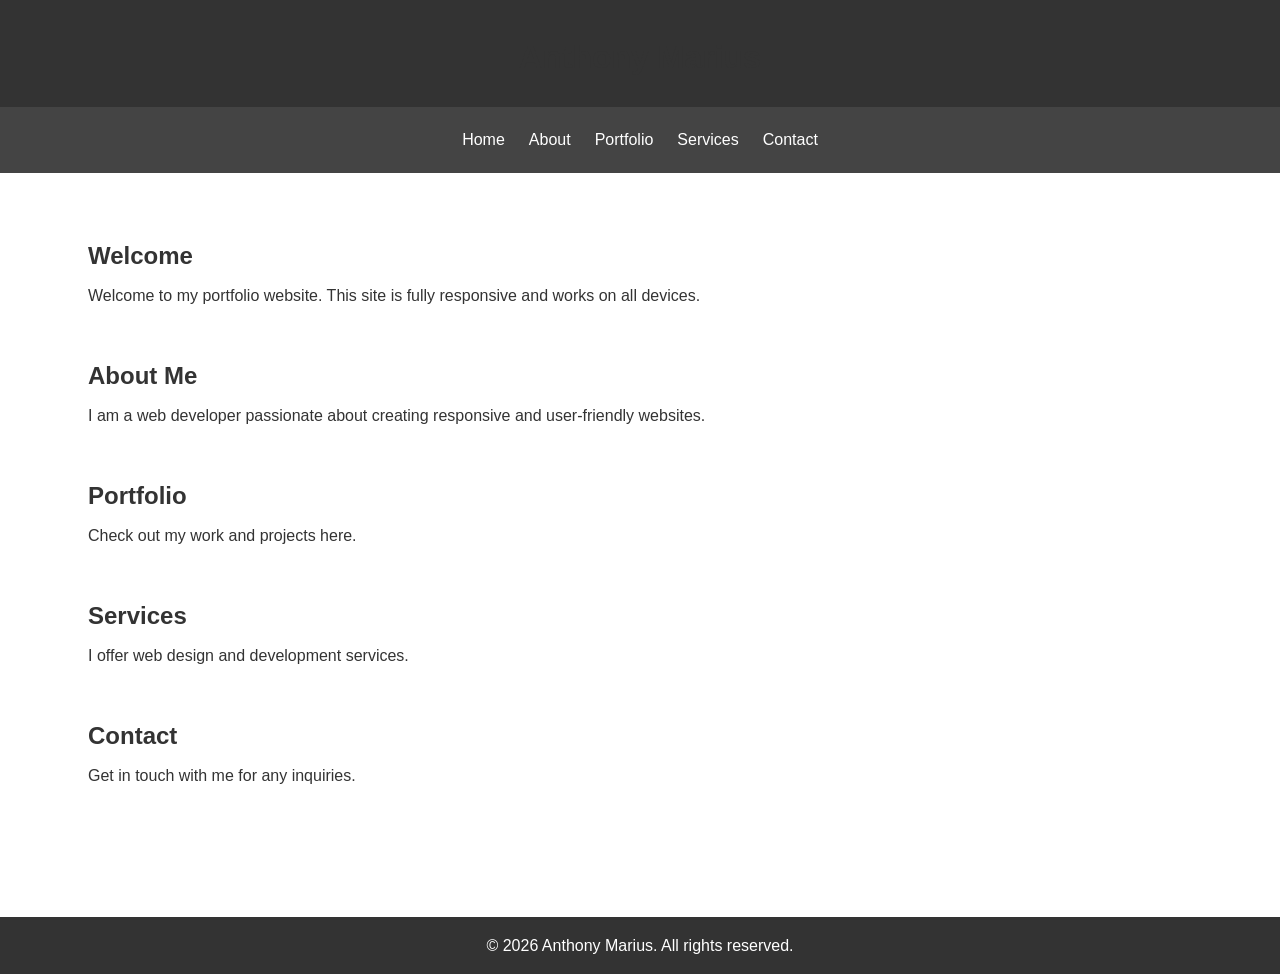
==== index/index.html @ 0f4d0f06 "Initial commit: Add responsive mobile-friendly website" ====
<!DOCTYPE html>
<html lang="en">

<head>
    <meta charset="utf-8">
    <meta http-equiv="X-UA-Compatible" content="IE=edge">
    <meta name="viewport" content="width=device-width, initial-scale=1.0">
    <title>Anthony Marius</title>
    <link rel="stylesheet" href="/css/style.css">
</head> 

<body>
    <header>
        <h1>Anthony Marius</h1>
    </header>

    <nav>
        <ul>
            <li><a href="#home">Home</a></li>
            <li><a href="#about">About</a></li>
            <li><a href="#portfolio">Portfolio</a></li>
            <li><a href="#services">Services</a></li>
            <li><a href="#contact">Contact</a></li>
        </ul>
    </nav>

    <main>
        <section id="home">
            <h2>Welcome</h2>
            <p>Welcome to my portfolio website. This site is fully responsive and works on all devices.</p>
        </section>

        <section id="about">
            <h2>About Me</h2>
            <p>I am a web developer passionate about creating responsive and user-friendly websites.</p>
        </section>

        <section id="portfolio">
            <h2>Portfolio</h2>
            <p>Check out my work and projects here.</p>
        </section>

        <section id="services">
            <h2>Services</h2>
            <p>I offer web design and development services.</p>
        </section>

        <section id="contact">
            <h2>Contact</h2>
            <p>Get in touch with me for any inquiries.</p>
        </section>
    </main>

    <footer>
        <p>&copy; 2026 Anthony Marius. All rights reserved.</p>
    </footer>
</body>
---- css/style.css ----
* {
    margin: 0;
    padding: 0;
    box-sizing: border-box;
}

body {
    font-family: Arial, sans-serif;
    line-height: 1.6;
    color: #333;
}

/* Mobile First Design */
header {
    background-color: #333;
    color: white;
    padding: 1rem;
    text-align: center;
}

nav {
    background-color: #444;
    padding: 0.5rem;
}

nav ul {
    list-style: none;
    display: flex;
    flex-direction: column;
    gap: 0;
}

nav a {
    display: block;
    color: white;
    text-decoration: none;
    padding: 0.75rem;
    background-color: #444;
}

nav a:hover {
    background-color: #555;
}

main {
    padding: 1rem;
    max-width: 100%;
}

section {
    margin-bottom: 2rem;
}

h1, h2, h3 {
    color: #333;
    margin-top: 1rem;
    margin-bottom: 0.5rem;
}

footer {
    background-color: #333;
    color: white;
    text-align: center;
    padding: 1rem;
    margin-top: 2rem;
}

/* Tablet and Desktop Styles */
@media (min-width: 768px) {
    nav ul {
        flex-direction: row;
        justify-content: center;
    }

    nav a {
        background-color: transparent;
    }

    nav a:hover {
        background-color: #555;
    }

    main {
        max-width: 900px;
        margin: 0 auto;
        padding: 2rem;
    }

    section {
        margin-bottom: 3rem;
    }
}

/* Large Screens */
@media (min-width: 1024px) {
    main {
        max-width: 1200px;
        padding: 3rem;
    }
}

/* Images Responsive */
img {
    max-width: 100%;
    height: auto;
    display: block;
}

/* Buttons Responsive */
button, a.btn {
    display: inline-block;
    padding: 0.75rem 1.5rem;
    background-color: #333;
    color: white;
    text-decoration: none;
    border: none;
    border-radius: 4px;
    cursor: pointer;
    font-size: 1rem;
}

button:hover, a.btn:hover {
    background-color: #555;
}
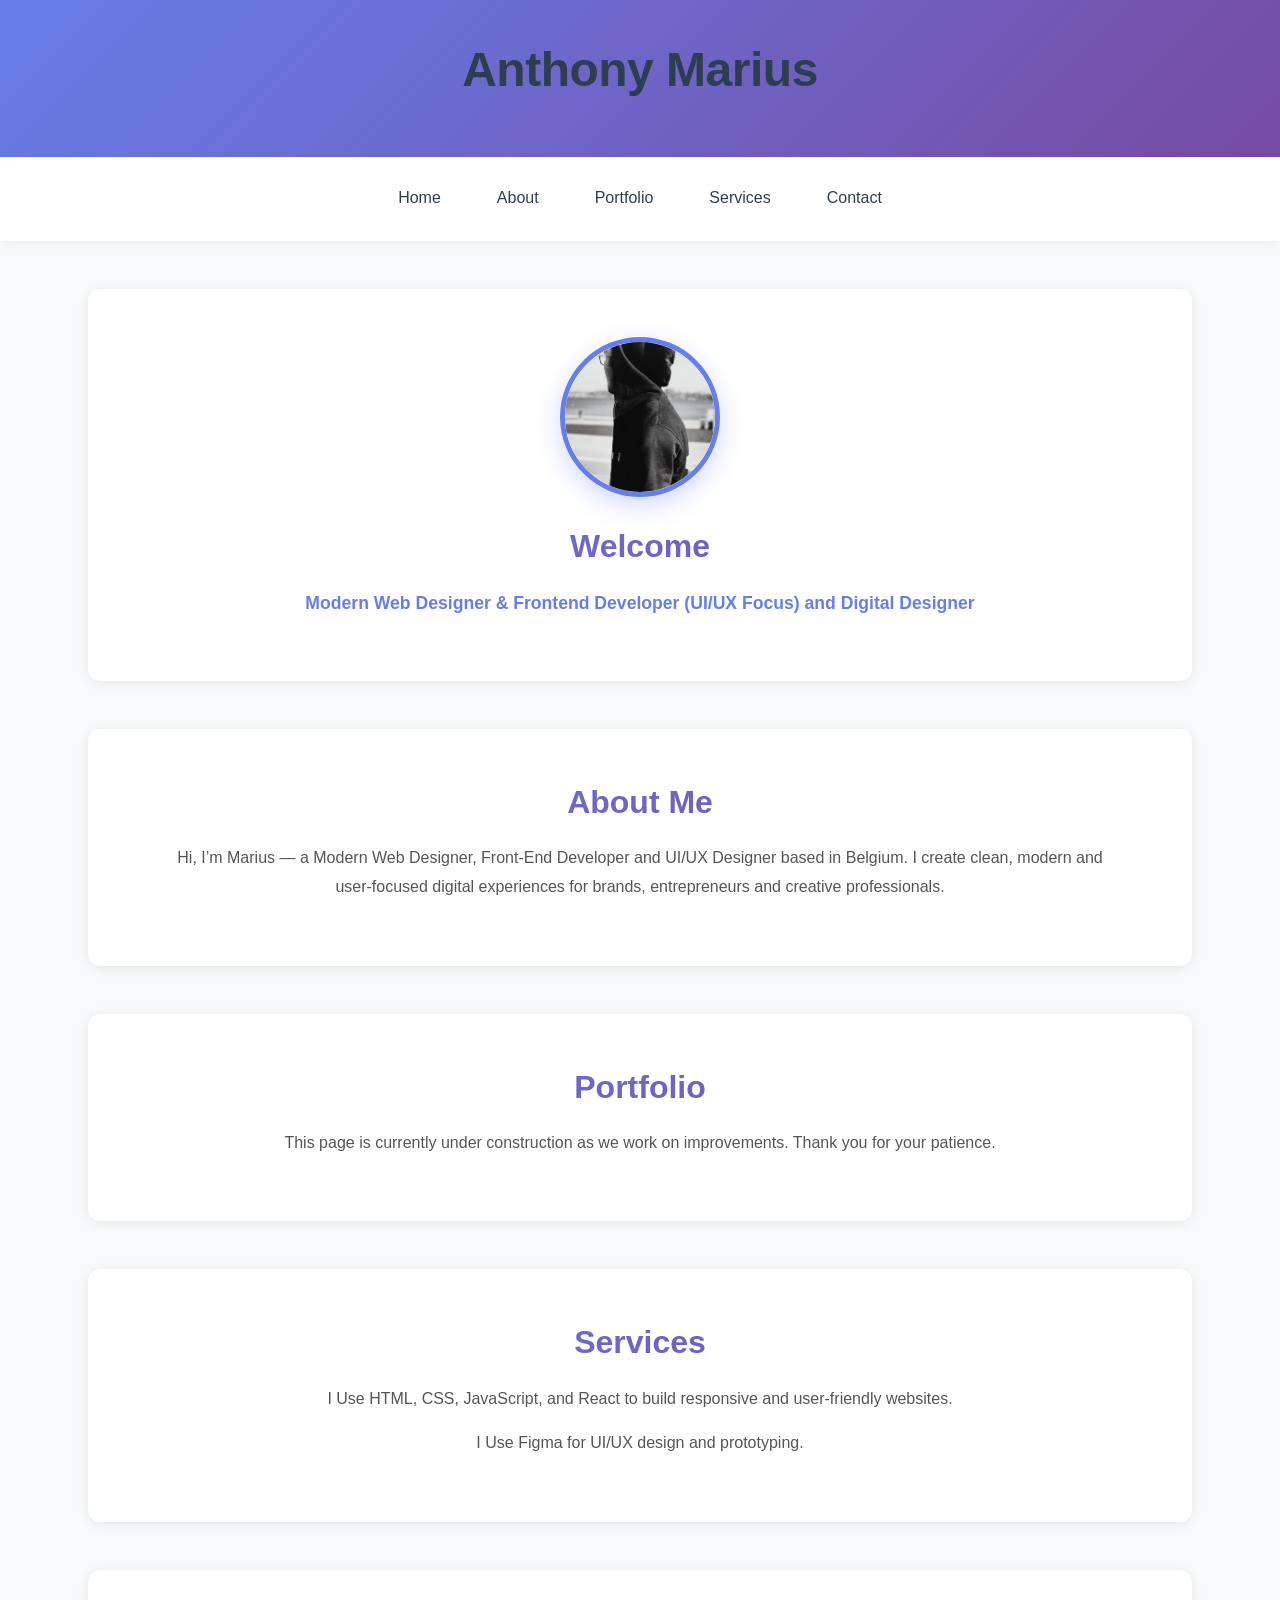
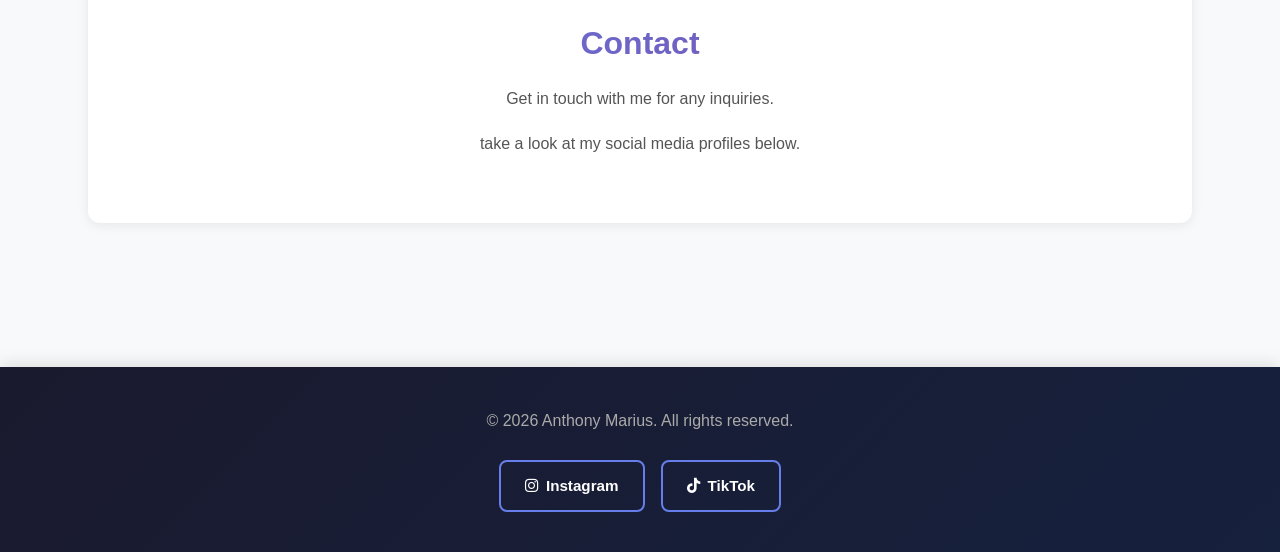
==== commit 2df591a0: "Force cache refresh" ====
--- a/index/index.html
+++ b/index/index.html
@@ -7,6 +7,7 @@
     <meta name="viewport" content="width=device-width, initial-scale=1.0">
     <title>Anthony Marius</title>
     <link rel="stylesheet" href="/css/style.css">
+    <link rel="stylesheet" href="https://cdnjs.cloudflare.com/ajax/libs/font-awesome/6.4.0/css/all.min.css">
 </head> 
 
 <body>
@@ -26,32 +27,40 @@
 
     <main>
         <section id="home">
+            <img src="/pictures/anthony B&W.jpg" alt="Anthony Marius Profile Picture" class="profile-pic">
             <h2>Welcome</h2>
-            <p>Welcome to my portfolio website. This site is fully responsive and works on all devices.</p>
+            <p><h3>Modern Web Designer & Frontend Developer (UI/UX Focus) and Digital Designer</h3></p>
         </section>
 
         <section id="about">
             <h2>About Me</h2>
-            <p>I am a web developer passionate about creating responsive and user-friendly websites.</p>
+            <p>Hi, I’m Marius — a Modern Web Designer, Front‑End Developer and UI/UX Designer based in Belgium.
+            I create clean, modern and user‑focused digital experiences for brands, entrepreneurs and creative professionals.</p>
         </section>
 
         <section id="portfolio">
             <h2>Portfolio</h2>
-            <p>Check out my work and projects here.</p>
+            <p>This page is currently under construction as we work on improvements. Thank you for your patience.</p>
         </section>
 
         <section id="services">
             <h2>Services</h2>
-            <p>I offer web design and development services.</p>
+            <p>I Use HTML, CSS, JavaScript, and React to build responsive and user-friendly websites.</p>
+            <p>I Use Figma for UI/UX design and prototyping.</p>
         </section>
 
         <section id="contact">
             <h2>Contact</h2>
             <p>Get in touch with me for any inquiries.</p>
+            <p>take a look at my social media profiles below.</p>
         </section>
     </main>
 
     <footer>
         <p>&copy; 2026 Anthony Marius. All rights reserved.</p>
+        <div class="social-links">
+            <a href="https://instagram.com/mariusdesignco" target="_blank" rel="noopener noreferrer"><i class="fab fa-instagram"></i> Instagram</a>
+            <a href="https://tiktok.com/@mariusdesignco" target="_blank" rel="noopener noreferrer"><i class="fab fa-tiktok"></i> TikTok</a>
+        </div>
     </footer>
 </body>
--- a/css/style.css
+++ b/css/style.css
@@ -5,22 +5,34 @@
 }
 
 body {
-    font-family: Arial, sans-serif;
+    font-family: 'Segoe UI', Tahoma, Geneva, Verdana, sans-serif;
     line-height: 1.6;
-    color: #333;
+    color: #2c3e50;
+    background-color: #f8f9fa;
 }
 
 /* Mobile First Design */
 header {
-    background-color: #333;
-    color: white;
-    padding: 1rem;
+    background: linear-gradient(135deg, #667eea 0%, #764ba2 100%);
+    color: white;
+    padding: 2rem 1rem;
     text-align: center;
+    box-shadow: 0 4px 15px rgba(0, 0, 0, 0.1);
+}
+
+header h1 {
+    font-size: 2.5rem;
+    font-weight: 700;
+    letter-spacing: -0.5px;
 }
 
 nav {
-    background-color: #444;
-    padding: 0.5rem;
+    background-color: white;
+    padding: 1rem 0.5rem;
+    box-shadow: 0 2px 10px rgba(0, 0, 0, 0.05);
+    position: sticky;
+    top: 0;
+    z-index: 100;
 }
 
 nav ul {
@@ -32,62 +44,144 @@
 
 nav a {
     display: block;
-    color: white;
+    color: #2c3e50;
     text-decoration: none;
-    padding: 0.75rem;
-    background-color: #444;
+    padding: 1rem;
+    font-weight: 500;
+    transition: all 0.3s ease;
+    border-left: 4px solid transparent;
 }
 
 nav a:hover {
-    background-color: #555;
+    background-color: #f0f4ff;
+    border-left-color: #667eea;
+    color: #667eea;
 }
 
 main {
-    padding: 1rem;
+    padding: 2rem 1rem;
     max-width: 100%;
+    text-align: center;
 }
 
 section {
-    margin-bottom: 2rem;
+    margin-bottom: 3rem;
+    background: white;
+    padding: 2rem 1.5rem;
+    border-radius: 12px;
+    box-shadow: 0 2px 12px rgba(0, 0, 0, 0.08);
+    transition: transform 0.3s ease, box-shadow 0.3s ease;
+}
+
+section:hover {
+    transform: translateY(-5px);
+    box-shadow: 0 8px 25px rgba(0, 0, 0, 0.12);
 }
 
 h1, h2, h3 {
-    color: #333;
-    margin-top: 1rem;
+    color: #2c3e50;
+    margin-top: 0;
+    margin-bottom: 1rem;
+    font-weight: 700;
+}
+
+h2 {
+    font-size: 2rem;
+    background: linear-gradient(135deg, #667eea 0%, #764ba2 100%);
+    -webkit-background-clip: text;
+    -webkit-text-fill-color: transparent;
+    background-clip: text;
+}
+
+h3 {
+    color: #667eea;
+    font-size: 1.1rem;
+    font-weight: 600;
+}
+
+p {
+    color: #555;
+    line-height: 1.8;
+    margin-bottom: 1rem;
+}
+
+footer {
+    background: linear-gradient(135deg, #1a1a2e 0%, #16213e 100%);
+    color: white;
+    text-align: center;
+    padding: 2.5rem 1rem;
+    margin-top: 3rem;
+    box-shadow: 0 -4px 15px rgba(0, 0, 0, 0.1);
+}
+
+footer p {
+    color: #aaa;
     margin-bottom: 0.5rem;
 }
 
-footer {
-    background-color: #333;
-    color: white;
-    text-align: center;
-    padding: 1rem;
-    margin-top: 2rem;
+.social-links {
+    margin-top: 1.5rem;
+    display: flex;
+    justify-content: center;
+    flex-wrap: wrap;
+    gap: 1rem;
+}
+
+.social-links a {
+    display: inline-flex;
+    align-items: center;
+    gap: 0.5rem;
+    color: white;
+    text-decoration: none;
+    padding: 0.75rem 1.5rem;
+    border: 2px solid #667eea;
+    border-radius: 8px;
+    transition: all 0.3s ease;
+    font-weight: 600;
+    font-size: 0.95rem;
+}
+
+.social-links a:hover {
+    background: linear-gradient(135deg, #667eea 0%, #764ba2 100%);
+    border-color: #667eea;
+    transform: translateY(-3px);
+    box-shadow: 0 8px 20px rgba(102, 126, 234, 0.4);
 }
 
 /* Tablet and Desktop Styles */
 @media (min-width: 768px) {
+    header h1 {
+        font-size: 3rem;
+    }
+
     nav ul {
         flex-direction: row;
         justify-content: center;
+        gap: 0.5rem;
     }
 
     nav a {
         background-color: transparent;
+        border-left: none;
+        border-bottom: 3px solid transparent;
+        padding: 0.75rem 1.5rem;
     }
 
     nav a:hover {
-        background-color: #555;
+        background-color: transparent;
+        border-bottom-color: #667eea;
+        border-left: none;
     }
 
     main {
         max-width: 900px;
         margin: 0 auto;
-        padding: 2rem;
+        padding: 3rem 2rem;
     }
 
     section {
         margin-bottom: 3rem;
+        padding: 3rem 2rem;
     }
 }
 
@@ -97,6 +191,10 @@
         max-width: 1200px;
         padding: 3rem;
     }
+
+    section {
+        padding: 3rem;
+    }
 }
 
 /* Images Responsive */
@@ -106,18 +204,42 @@
     display: block;
 }
 
+/* Profile Picture Circle */
+.profile-pic {
+    width: 160px;
+    height: 160px;
+    border-radius: 50%;
+    object-fit: cover;
+    margin: 0 auto 1.5rem;
+    border: 5px solid #667eea;
+    box-shadow: 0 8px 25px rgba(102, 126, 234, 0.3);
+    transition: transform 0.3s ease;
+}
+
+.profile-pic:hover {
+    transform: scale(1.05);
+}
+
 /* Buttons Responsive */
 button, a.btn {
     display: inline-block;
-    padding: 0.75rem 1.5rem;
-    background-color: #333;
+    padding: 0.9rem 2rem;
+    background: linear-gradient(135deg, #667eea 0%, #764ba2 100%);
     color: white;
     text-decoration: none;
     border: none;
-    border-radius: 4px;
+    border-radius: 8px;
     cursor: pointer;
     font-size: 1rem;
-}
+    font-weight: 600;
+    transition: all 0.3s ease;
+}
+
+button:hover, a.btn:hover {
+    transform: translateY(-2px);
+    box-shadow: 0 8px 20px rgba(102, 126, 234, 0.4);
+}
+
 
 button:hover, a.btn:hover {
     background-color: #555;
